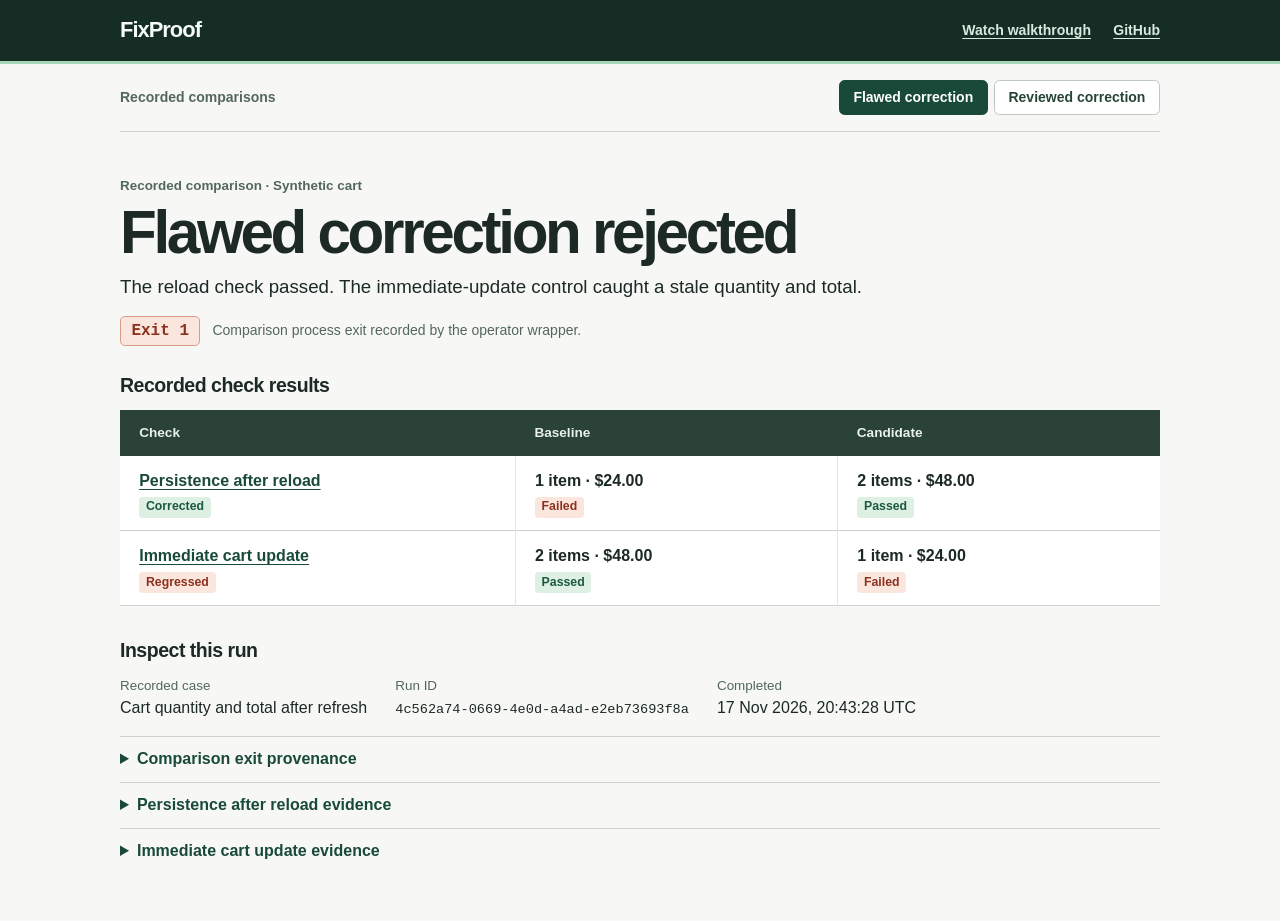
==== index.html @ 06e4b695 "Serve the verified recorded comparisons from cd7d5b8" ====
<!doctype html>
<html lang="en" data-entry="report">
<head>
  <meta charset="utf-8">
  <meta name="viewport" content="width=device-width, initial-scale=1">
  <title>FixProof · Recorded comparison</title>
  <link rel="stylesheet" href="proof.css">
  <script src="proof.js" defer></script>
</head>
<body>
  <a class="skip-link" href="#case-title">Skip to comparison</a>
  <header class="masthead">
    <div class="wrap masthead-inner">
      <a class="brand" id="home-link" href="./">FixProof</a>
      <nav class="reference-links" aria-label="Project resources">
        <a href="https://youtu.be/SW1Dju1sNsQ">Watch walkthrough</a>
        <a href="https://github.com/elouahid/fixproof-kane">GitHub</a>
      </nav>
    </div>
  </header>

  <main class="wrap">
    <nav class="run-nav" aria-label="Recorded comparisons">
      <span>Recorded comparisons</span>
      <div class="run-links">
        <a id="flawed-link" href="?run=flawed">Flawed correction</a>
        <a id="reviewed-link" href="?run=reviewed">Reviewed correction</a>
      </div>
    </nav>

    <p id="loading" role="status">Loading recorded evidence…</p>
    <div id="comparison" hidden>
      <section class="intro" aria-labelledby="case-title">
        <p id="source-label" class="source-label"></p>
        <h1 id="case-title" tabindex="-1"></h1>
        <p id="explanation" class="explanation"></p>
        <div class="exit-row">
          <strong id="exit-badge"></strong>
          <p id="exit-source"></p>
        </div>
      </section>

      <section aria-labelledby="results-title">
        <h2 id="results-title">Recorded check results</h2>
        <table aria-labelledby="results-title">
          <thead><tr><th scope="col">Check</th><th scope="col">Baseline</th><th scope="col">Candidate</th></tr></thead>
          <tbody id="results"></tbody>
        </table>
      </section>

      <section class="evidence-section" aria-labelledby="evidence-title">
        <h2 id="evidence-title">Inspect this run</h2>
        <dl class="run-meta">
          <div><dt>Recorded case</dt><dd id="case-name"></dd></div>
          <div><dt>Run ID</dt><dd><code id="run-id"></code></dd></div>
          <div><dt id="date-label">Recorded</dt><dd id="run-date"></dd></div>
        </dl>
        <details id="capture" hidden>
          <summary>Comparison exit provenance</summary>
          <p id="capture-note"></p>
          <p class="hash-label">Process capture SHA-256</p>
          <code id="capture-hash" class="digest"></code>
          <p id="recorded-sources" hidden>
            <a id="saved-report-link">Saved report on GitHub</a>
            · <a id="manifest-link" href="https://github.com/elouahid/fixproof-kane/blob/56409e049b64a15797b3a6fd39b4f2c08f0c295c/evidence/control-regression/manifest.json">Run manifest</a>
          </p>
        </details>
        <div id="checks"></div>
        <section class="extra" id="incomplete-example" aria-labelledby="incomplete-title" hidden>
          <h3 id="incomplete-title">Earlier incomplete execution</h3>
          <p id="incomplete-reason"></p>
        </section>
      </section>
    </div>

    <aside id="local-resources" hidden>
      <h2>Current checkout</h2>
      <p>These carts run the code in this checkout. The saved comparisons above describe the builds tested at the time.</p>
      <nav class="local-links" aria-label="Current cart applications">
        <a id="baseline-link">Open current baseline cart</a>
        <a id="candidate-link">Open current candidate cart (reviewed source in the demo)</a>
      </nav>
      <a id="example-link">View the earlier recorded example</a>
    </aside>
  </main>
</body>
</html>
---- proof.css ----
:root {
  color-scheme: light;
  color: #1c2925;
  background: #f7f8f5;
  font: 1rem/1.5 Inter, -apple-system, BlinkMacSystemFont, "Segoe UI", sans-serif;
  --ink: #162d25;
  --green: #194a39;
  --muted: #53675d;
  --line: #cbd4cc;
  --paper: #fff;
}

* { box-sizing: border-box; }
[hidden] { display: none !important; }
body, h1, h2, h3, h4, p, dl, dd { margin: 0; }
body { overflow-wrap: break-word; }
.wrap { width: min(65rem, calc(100% - 3rem)); margin-inline: auto; }
a { color: var(--green); text-underline-offset: 0.2em; }
a:hover { text-decoration-thickness: 2px; }
a:focus-visible, summary:focus-visible {
  outline: 3px solid #9b5900;
  outline-offset: 4px;
  border-radius: 2px;
}
.skip-link { position: absolute; top: -100px; left: 1rem; z-index: 1; padding: 0.6rem; background: #fff; }
.skip-link:focus { top: 0.5rem; }
.masthead { color: #f5fbf7; background: var(--ink); border-bottom: 3px solid #a8d5ba; }
.masthead-inner, .reference-links, .run-nav, .run-links, .exit-row, .card-heading, .local-links {
  display: flex;
  align-items: center;
  flex-wrap: wrap;
}
.masthead-inner { min-height: 3.8rem; gap: 0.5rem 1rem; justify-content: space-between; }
.brand { color: inherit; font-size: 1.37rem; font-weight: 750; letter-spacing: -0.045em; text-decoration: none; }
.reference-links { gap: 0.5rem 1.4rem; }
.reference-links a { color: #d8e9df; font-size: 0.875rem; font-weight: 550; }
main { padding-block-end: 3rem; }
.run-nav { justify-content: space-between; gap: 0.55rem 1rem; padding-block: 1rem; border-bottom: 1px solid var(--line); }
.run-nav > span { color: var(--muted); font-size: 0.875rem; font-weight: 650; }
.run-links { gap: 0.38rem; }
.run-links a {
  padding: 0.37rem 0.85rem;
  border: 1px solid #bdc9c0;
  border-radius: 0.35rem;
  color: #294535;
  background: var(--paper);
  font-size: 0.875rem;
  font-weight: 600;
  text-decoration: none;
}
.run-links a:hover { border-color: var(--green); }
.run-links a[aria-current="page"] { border-color: var(--green); color: #fff; background: var(--green); }
.intro { padding-block: clamp(1.7rem, 4vw, 2.8rem) 1.7rem; }
.source-label, .hash-label, dt { color: var(--muted); font-size: 0.84rem; }
.source-label { font-weight: 650; }
h1 { margin: 0.25rem 0 0.45rem; font-size: clamp(2rem, 4.7vw, 3.85rem); line-height: 1.08; letter-spacing: -0.055em; }
h2 { margin-bottom: 0.75rem; font-size: 1.22rem; line-height: 1.3; letter-spacing: -0.025em; }
h3, h4 { font-size: 1rem; line-height: 1.4; }
.explanation { max-width: 73ch; font-size: clamp(1rem, 1.55vw, 1.17rem); }
.exit-row { gap: 0.55rem 0.75rem; margin-top: 0.95rem; }
.exit-row p { color: var(--muted); font-size: 0.875rem; }
#exit-badge {
  padding: 0.24rem 0.65rem;
  border: 1px solid var(--tone-border);
  border-radius: 0.3rem;
  color: var(--tone-ink);
  background: var(--tone-bg);
  font: 700 1rem/1.25 ui-monospace, Consolas, monospace;
}
[data-tone="bad"] { --tone-ink: #8d311f; --tone-bg: #fbe6de; --tone-border: #d99b89; }
[data-tone="good"] { --tone-ink: #1b5a3c; --tone-bg: #deefe3; --tone-border: #95bba1; }
[data-tone="pending"] { --tone-ink: #775117; --tone-bg: #fff1d8; --tone-border: #c9aa70; }
table { width: 100%; border-collapse: collapse; table-layout: fixed; text-align: left; background: var(--paper); }
table thead { color: #e8f1eb; background: #2a4237; }
th, td { padding: 0.8rem clamp(0.65rem, 1.9vw, 1.2rem); vertical-align: top; }
thead th { font-size: 0.85rem; font-weight: 600; }
thead th:first-child { width: 38%; }
tbody tr { border-bottom: 1px solid var(--line); }
tbody th { font-weight: 650; }
td + td, tbody th + td { border-left: 1px solid #e2e8e1; }
.readout { font-weight: 550; font-variant-numeric: tabular-nums; }
.status {
  display: inline-block;
  color: var(--tone-ink);
  background: var(--tone-bg);
  padding: 0.08rem 0.42rem;
  border-radius: 0.25rem;
  font-size: 0.77rem;
  font-weight: 650;
  line-height: 1.45;
}
tbody .status { display: block; width: fit-content; max-width: 100%; margin-top: 0.26rem; }
.evidence-section, aside { margin-top: 2rem; }
.run-meta { display: flex; flex-wrap: wrap; gap: 0.55rem 1.75rem; margin: 0 0 1rem; }
.run-meta > div { min-width: 0; }
code { font: 0.85rem/1.45 ui-monospace, Consolas, monospace; overflow-wrap: anywhere; }
details { border-top: 1px solid var(--line); }
summary { cursor: pointer; color: var(--green); font-weight: 650; padding-block: 0.65rem; }
summary:hover { text-decoration: underline; text-underline-offset: 0.2em; }
details[open] { padding-bottom: 0.9rem; }
#capture p, .evidence-body > p { color: var(--muted); }
.hash-label { margin-top: 0.65rem; font-weight: 600; }
.digest { display: block; color: #334c3d; }
.sides { display: grid; grid-template-columns: repeat(2, minmax(0, 1fr)); gap: 0.75rem; margin-top: 0.9rem; }
.side { min-width: 0; padding: 1rem; border: 1px solid var(--line); background: var(--paper); border-radius: 0.4rem; }
.card-heading { gap: 0.5rem; justify-content: space-between; }
.readouts { display: flex; flex-wrap: wrap; gap: 0.6rem 1.4rem; margin-block: 0.7rem; }
.readouts dd { font-size: 1.1rem; font-weight: 650; }
.reason, .extra p { color: var(--muted); margin-top: 0.5rem; }
.capture-link { display: block; margin-top: 0.9rem; font-size: 0.85rem; }
.capture-link img { width: 100%; height: auto; display: block; border: 1px solid var(--line); margin-bottom: 0.35rem; }
aside { border-top: 1px solid var(--line); padding-top: 1.2rem; }
aside p { color: var(--muted); max-width: 75ch; }
.local-links { gap: 0.5rem 1.25rem; margin: 0.6rem 0; }
#example-link { font-size: 0.875rem; }
#loading { padding: 1.5rem 0; }

@media (max-width: 42rem) {
  .wrap { width: calc(100% - 2rem); }
  .run-nav { align-items: flex-start; flex-direction: column; }
  .run-links a { padding: 0.48rem 0.65rem; }
  .sides { grid-template-columns: minmax(0, 1fr); }
  th, td { padding: 0.55rem 0.45rem; }
  table { font-size: 0.875rem; }
  .status { font-size: 0.72rem; }
  .exit-row { align-items: flex-start; }
  .exit-row p { flex: 1; }
  .reference-links { gap: 0.7rem; }
}
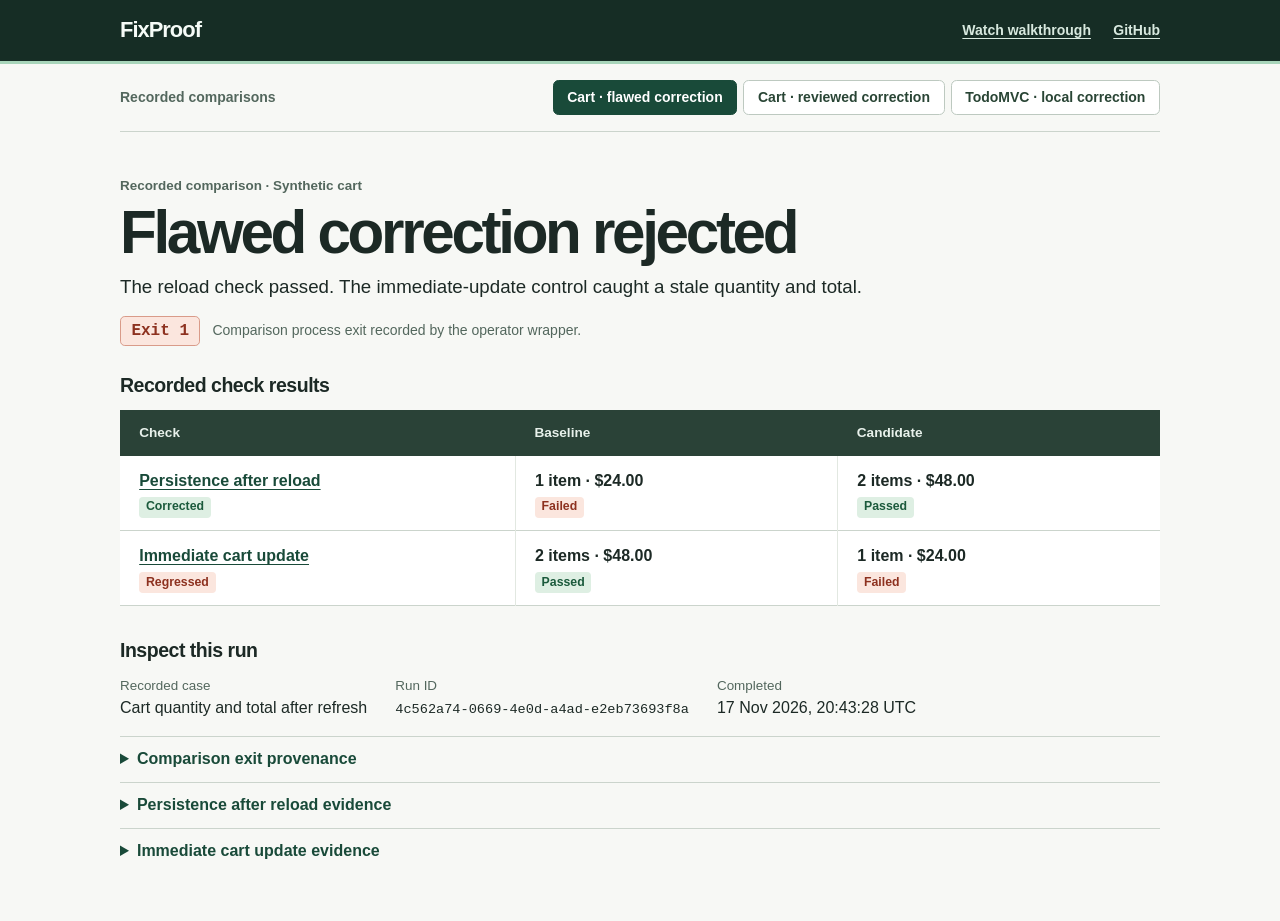
==== commit 29744b63: "Serve the verified TodoMVC retest alongside both recorded cart comparisons" ====
--- a/index.html
+++ b/index.html
@@ -13,7 +13,7 @@
     <div class="wrap masthead-inner">
       <a class="brand" id="home-link" href="./">FixProof</a>
       <nav class="reference-links" aria-label="Project resources">
-        <a href="https://youtu.be/SW1Dju1sNsQ">Watch walkthrough</a>
+        <a href="https://youtu.be/y7mjjVRgMPk">Watch walkthrough</a>
         <a href="https://github.com/elouahid/fixproof-kane">GitHub</a>
       </nav>
     </div>
@@ -23,8 +23,9 @@
     <nav class="run-nav" aria-label="Recorded comparisons">
       <span>Recorded comparisons</span>
       <div class="run-links">
-        <a id="flawed-link" href="?run=flawed">Flawed correction</a>
-        <a id="reviewed-link" href="?run=reviewed">Reviewed correction</a>
+        <a id="flawed-link" href="?run=flawed">Cart · flawed correction</a>
+        <a id="reviewed-link" href="?run=reviewed">Cart · reviewed correction</a>
+        <a id="todomvc-link" href="?run=todomvc">TodoMVC · local correction</a>
       </div>
     </nav>
 
